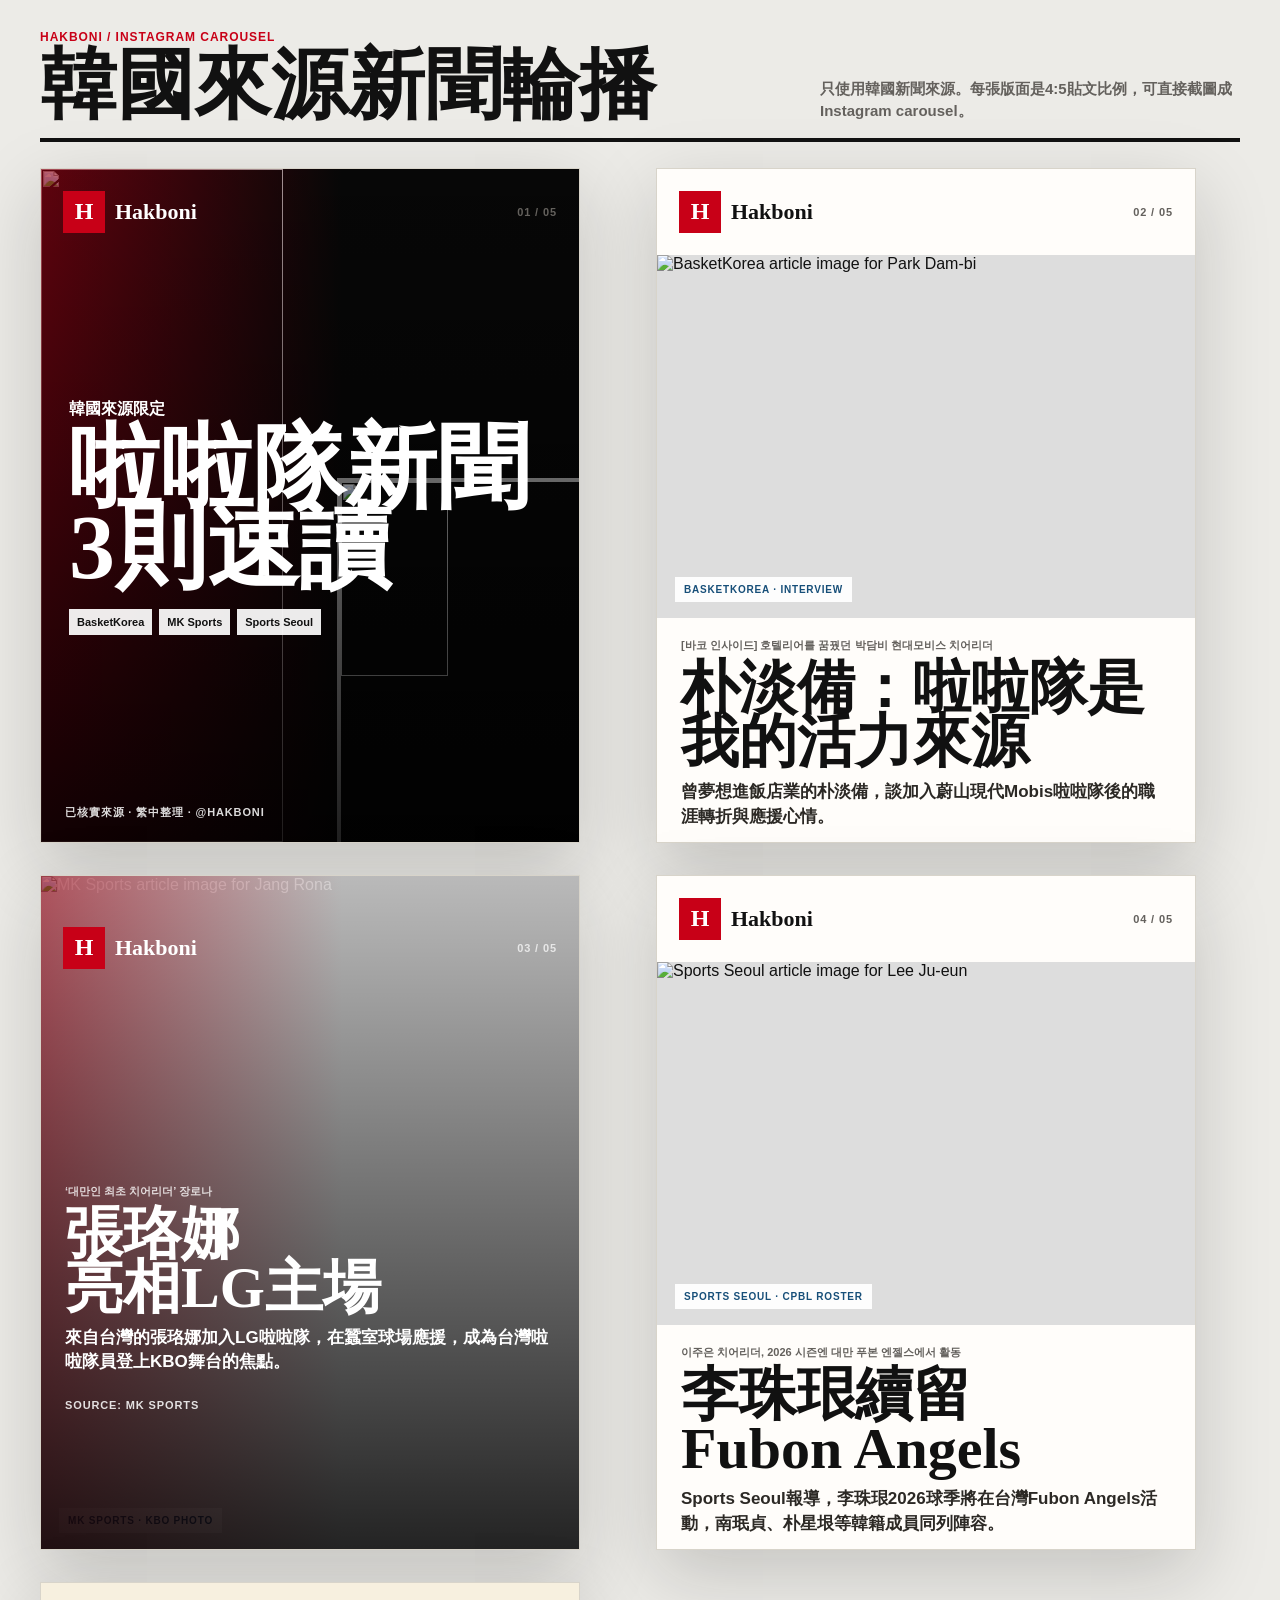
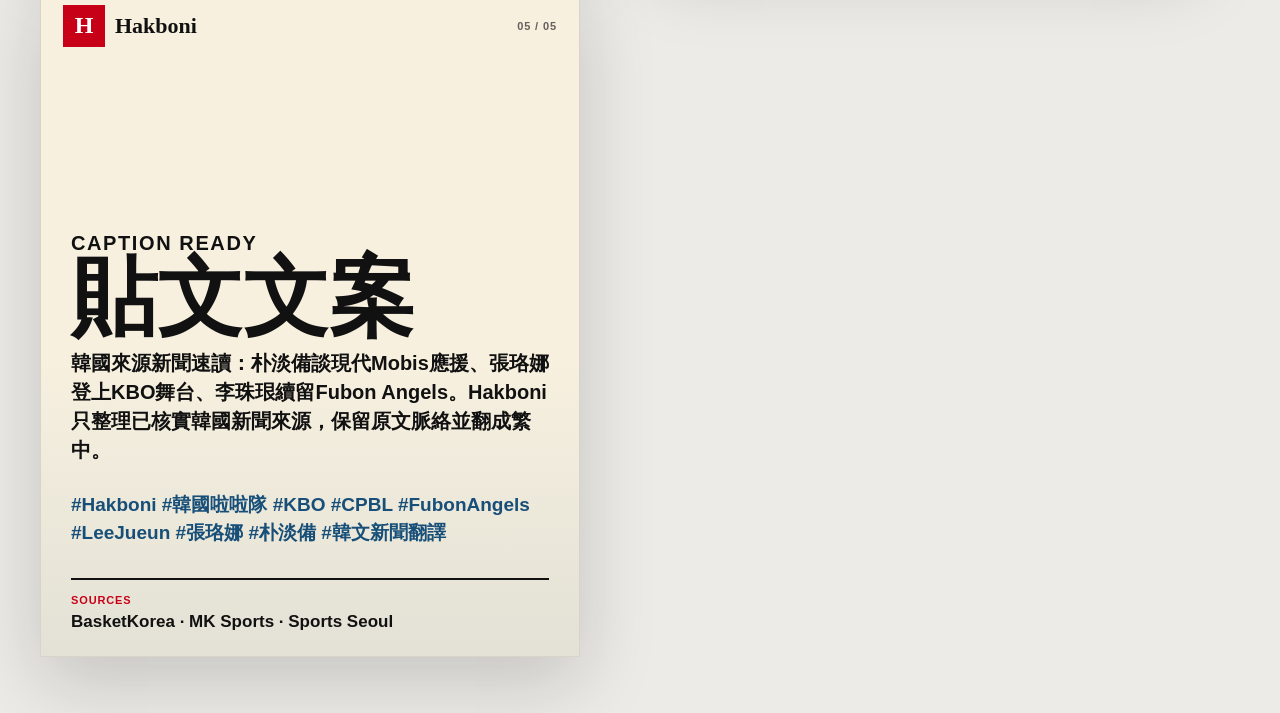
==== instagram/korean-source-carousel.html @ da45ff4a "Initial Hakboni site" ====
<!doctype html>
<html lang="zh-Hant">
  <head>
    <meta charset="utf-8">
    <meta name="viewport" content="width=device-width, initial-scale=1">
    <title>Hakboni Instagram Carousel | Korean Source News</title>
    <link rel="stylesheet" href="instagram.css">
  </head>
  <body>
    <main class="ig-board" aria-label="Hakboni Instagram carousel mockup">
      <section class="ig-intro">
        <div>
          <p class="eyebrow">Hakboni / Instagram Carousel</p>
          <h1>韓國來源新聞輪播</h1>
        </div>
        <p>只使用韓國新聞來源。每張版面是4:5貼文比例，可直接截圖成Instagram carousel。</p>
      </section>

      <section class="ig-carousel" aria-label="Instagram slides">
        <article class="ig-slide cover-slide">
          <img class="cover-bg cover-bg-a" src="https://file.sportsseoul.com/news/cms/2026/03/26/news-p.v1.20260326.987912ae203542ed982facb9fb754808_P1.jpg" alt="">
          <img class="cover-bg cover-bg-b" src="https://wimg.mk.co.kr/news/cms/202604/14/news-p.v1.20260414.a7417395a83b4292925530ba645558da_P1.jpg" alt="">
          <div class="slide-chrome">
            <span class="brand-lockup"><span>H</span>Hakboni</span>
            <span class="slide-count">01 / 05</span>
          </div>
          <div class="cover-headline">
            <p>韓國來源限定</p>
            <h2>啦啦隊新聞<br>3則速讀</h2>
            <div class="source-row">
              <span>BasketKorea</span>
              <span>MK Sports</span>
              <span>Sports Seoul</span>
            </div>
          </div>
          <footer>已核實來源 · 繁中整理 · @hakboni</footer>
        </article>

        <article class="ig-slide feature-slide">
          <div class="slide-chrome">
            <span class="brand-lockup"><span>H</span>Hakboni</span>
            <span class="slide-count">02 / 05</span>
          </div>
          <figure class="image-stage">
            <img src="https://basketkorea.com/news/data/20260608/p1065617316921366_498_thum.jpg" alt="BasketKorea article image for Park Dam-bi">
            <figcaption>BasketKorea · Interview</figcaption>
          </figure>
          <section class="news-copy">
            <p class="original-title">[바코 인사이드] 호텔리어를 꿈꿨던 박담비 현대모비스 치어리더</p>
            <h2>朴淡備：啦啦隊是我的活力來源</h2>
            <p>曾夢想進飯店業的朴淡備，談加入蔚山現代Mobis啦啦隊後的職涯轉折與應援心情。</p>
          </section>
          <footer>Source: BasketKorea</footer>
        </article>

        <article class="ig-slide feature-slide dark-slide">
          <div class="slide-chrome">
            <span class="brand-lockup"><span>H</span>Hakboni</span>
            <span class="slide-count">03 / 05</span>
          </div>
          <figure class="image-stage full-bleed">
            <img src="https://wimg.mk.co.kr/news/cms/202604/14/news-p.v1.20260414.a7417395a83b4292925530ba645558da_P1.jpg" alt="MK Sports article image for Jang Rona">
            <figcaption>MK Sports · KBO Photo</figcaption>
          </figure>
          <section class="news-copy overlay-copy">
            <p class="original-title">‘대만인 최초 치어리더’ 장로나</p>
            <h2>張珞娜<br>亮相LG主場</h2>
            <p>來自台灣的張珞娜加入LG啦啦隊，在蠶室球場應援，成為台灣啦啦隊員登上KBO舞台的焦點。</p>
          </section>
          <footer>Source: MK Sports</footer>
        </article>

        <article class="ig-slide feature-slide">
          <div class="slide-chrome">
            <span class="brand-lockup"><span>H</span>Hakboni</span>
            <span class="slide-count">04 / 05</span>
          </div>
          <figure class="image-stage portrait-stage">
            <img src="https://file.sportsseoul.com/news/cms/2026/03/26/news-p.v1.20260326.987912ae203542ed982facb9fb754808_P1.jpg" alt="Sports Seoul article image for Lee Ju-eun">
            <figcaption>Sports Seoul · CPBL Roster</figcaption>
          </figure>
          <section class="news-copy">
            <p class="original-title">이주은 치어리더, 2026 시즌엔 대만 푸본 엔젤스에서 활동</p>
            <h2>李珠珢續留<br>Fubon Angels</h2>
            <p>Sports Seoul報導，李珠珢2026球季將在台灣Fubon Angels活動，南珉貞、朴星垠等韓籍成員同列陣容。</p>
          </section>
          <footer>Source: Sports Seoul</footer>
        </article>

        <article class="ig-slide caption-slide">
          <div class="slide-chrome">
            <span class="brand-lockup"><span>H</span>Hakboni</span>
            <span class="slide-count">05 / 05</span>
          </div>
          <section class="caption-copy">
            <p class="eyebrow">Caption ready</p>
            <h2>貼文文案</h2>
            <p>
              韓國來源新聞速讀：朴淡備談現代Mobis應援、張珞娜登上KBO舞台、李珠珢續留Fubon Angels。Hakboni只整理已核實韓國新聞來源，保留原文脈絡並翻成繁中。
            </p>
            <div class="hashtags">
              #Hakboni #韓國啦啦隊 #KBO #CPBL #FubonAngels #LeeJueun #張珞娜 #朴淡備 #韓文新聞翻譯
            </div>
            <div class="source-list">
              <span>Sources</span>
              <strong>BasketKorea · MK Sports · Sports Seoul</strong>
            </div>
          </section>
        </article>
      </section>
    </main>
  </body>
</html>
---- instagram/instagram.css ----
:root {
  --bg: #ecebe7;
  --paper: #fffdfa;
  --ink: #111;
  --muted: #64615d;
  --red: #c80017;
  --blue: #174f79;
  --line: #d8d4ca;
  --cream: #f7f0df;
  --shadow: 0 24px 70px rgba(17, 17, 17, 0.18);
}

* {
  box-sizing: border-box;
}

body {
  margin: 0;
  background: var(--bg);
  color: var(--ink);
  font-family: Arial, "Noto Sans TC", sans-serif;
}

img {
  display: block;
  max-width: 100%;
}

.ig-board {
  width: min(1200px, calc(100% - 28px));
  margin: 0 auto;
  padding: 30px 0 56px;
}

.ig-intro {
  display: flex;
  justify-content: space-between;
  gap: 24px;
  align-items: end;
  margin-bottom: 26px;
  padding-bottom: 16px;
  border-bottom: 4px solid var(--ink);
}

.eyebrow,
.slide-count,
.image-stage figcaption,
.ig-slide footer,
.source-list span {
  text-transform: uppercase;
  letter-spacing: 0.08em;
}

.eyebrow {
  margin: 0 0 7px;
  color: var(--red);
  font-size: 12px;
  font-weight: 900;
}

.ig-intro h1 {
  margin: 0;
  font-family: Georgia, "Times New Roman", serif;
  font-size: clamp(38px, 6vw, 78px);
  line-height: 0.92;
}

.ig-intro > p {
  max-width: 420px;
  margin: 0;
  color: var(--muted);
  font-size: 15px;
  font-weight: 800;
  line-height: 1.45;
}

.ig-carousel {
  display: grid;
  gap: 32px;
}

.ig-slide {
  position: relative;
  isolation: isolate;
  display: grid;
  width: min(100%, 540px);
  aspect-ratio: 4 / 5;
  overflow: hidden;
  background: var(--paper);
  border: 1px solid var(--line);
  box-shadow: var(--shadow);
}

.slide-chrome {
  position: relative;
  z-index: 5;
  display: flex;
  justify-content: space-between;
  align-items: center;
  gap: 14px;
  padding: 22px;
}

.brand-lockup {
  display: inline-flex;
  align-items: center;
  gap: 10px;
  color: inherit;
  font-family: Georgia, "Times New Roman", serif;
  font-size: 22px;
  font-weight: 900;
}

.brand-lockup span {
  display: grid;
  place-items: center;
  width: 42px;
  height: 42px;
  background: var(--red);
  color: #fff;
  font-size: 24px;
}

.slide-count {
  color: var(--muted);
  font-size: 11px;
  font-weight: 900;
}

.cover-slide {
  align-content: space-between;
  background: #080808;
  color: #fff;
}

.cover-slide::after,
.dark-slide::after {
  content: "";
  position: absolute;
  inset: 0;
  z-index: 1;
  background:
    linear-gradient(180deg, rgba(0, 0, 0, 0.16), rgba(0, 0, 0, 0.84)),
    linear-gradient(90deg, rgba(200, 0, 23, 0.55), transparent 56%);
}

.cover-bg {
  position: absolute;
  object-fit: cover;
  filter: saturate(1.05) contrast(1.02);
}

.cover-bg-a {
  inset: 0 auto 0 0;
  width: 67%;
  height: 100%;
}

.cover-bg-b {
  right: 0;
  bottom: 0;
  width: 45%;
  height: 54%;
  border-left: 4px solid rgba(255, 255, 255, 0.76);
  border-top: 4px solid rgba(255, 255, 255, 0.76);
}

.cover-headline {
  position: relative;
  z-index: 4;
  padding: 0 28px 10px;
}

.cover-headline p {
  margin: 0 0 9px;
  color: #fff;
  font-size: 16px;
  font-weight: 900;
}

.cover-headline h2 {
  margin: 0;
  font-family: Georgia, "Times New Roman", serif;
  font-size: clamp(58px, 14vw, 92px);
  line-height: 0.86;
  letter-spacing: 0;
}

.source-row {
  display: flex;
  flex-wrap: wrap;
  gap: 7px;
  margin-top: 22px;
}

.source-row span {
  background: rgba(255, 255, 255, 0.92);
  color: var(--ink);
  font-size: 11px;
  font-weight: 900;
  padding: 7px 8px;
}

.feature-slide {
  grid-template-rows: auto 54% auto auto;
}

.image-stage {
  position: relative;
  margin: 0;
  overflow: hidden;
  background: #ddd;
}

.image-stage img {
  width: 100%;
  height: 100%;
  object-fit: cover;
}

.portrait-stage img {
  object-position: center top;
}

.image-stage figcaption {
  position: absolute;
  left: 18px;
  bottom: 16px;
  z-index: 2;
  background: rgba(255, 255, 255, 0.94);
  color: var(--blue);
  font-size: 10px;
  font-weight: 900;
  padding: 7px 9px;
}

.full-bleed {
  position: absolute;
  inset: 0;
  z-index: -1;
}

.dark-slide {
  color: #fff;
  background: #080808;
}

.dark-slide .slide-count {
  color: rgba(255, 255, 255, 0.72);
}

.overlay-copy {
  position: relative;
  z-index: 3;
  align-self: end;
  margin-top: auto;
  padding-top: 45%;
}

.news-copy {
  padding: 20px 24px 8px;
}

.original-title {
  margin: 0 0 8px;
  color: var(--muted);
  font-size: 11px;
  font-weight: 900;
  line-height: 1.35;
}

.dark-slide .original-title {
  color: rgba(255, 255, 255, 0.8);
}

.news-copy h2,
.caption-copy h2 {
  margin: 0 0 10px;
  font-family: Georgia, "Times New Roman", serif;
  font-size: clamp(36px, 8vw, 58px);
  line-height: 0.94;
  letter-spacing: 0;
}

.news-copy p:last-child,
.caption-copy p {
  margin: 0;
  color: #2c2925;
  font-size: 17px;
  font-weight: 800;
  line-height: 1.45;
}

.dark-slide .news-copy p:last-child {
  color: #fff;
}

.ig-slide footer {
  position: relative;
  z-index: 4;
  padding: 16px 24px 22px;
  color: var(--muted);
  font-size: 11px;
  font-weight: 900;
}

.cover-slide footer,
.dark-slide footer {
  color: rgba(255, 255, 255, 0.86);
}

.caption-slide {
  align-content: space-between;
  padding-bottom: 24px;
  background:
    linear-gradient(180deg, transparent 0 56%, rgba(23, 79, 121, 0.09)),
    var(--cream);
}

.caption-copy {
  padding: 0 30px;
}

.caption-copy h2 {
  font-size: clamp(54px, 13vw, 86px);
}

.caption-copy p {
  color: var(--ink);
  font-size: 20px;
}

.hashtags {
  margin-top: 26px;
  color: var(--blue);
  font-size: 19px;
  font-weight: 900;
  line-height: 1.5;
}

.source-list {
  display: grid;
  gap: 6px;
  margin-top: 30px;
  border-top: 2px solid var(--ink);
  padding-top: 14px;
}

.source-list span {
  color: var(--red);
  font-size: 11px;
  font-weight: 900;
}

.source-list strong {
  font-size: 17px;
}

@media (min-width: 900px) {
  .ig-carousel {
    grid-template-columns: repeat(2, minmax(0, 1fr));
  }
}

@media (max-width: 680px) {
  .ig-intro {
    display: grid;
    align-items: start;
  }

  .ig-slide {
    width: 100%;
  }

  .news-copy h2,
  .caption-copy h2 {
    font-size: 42px;
  }
}
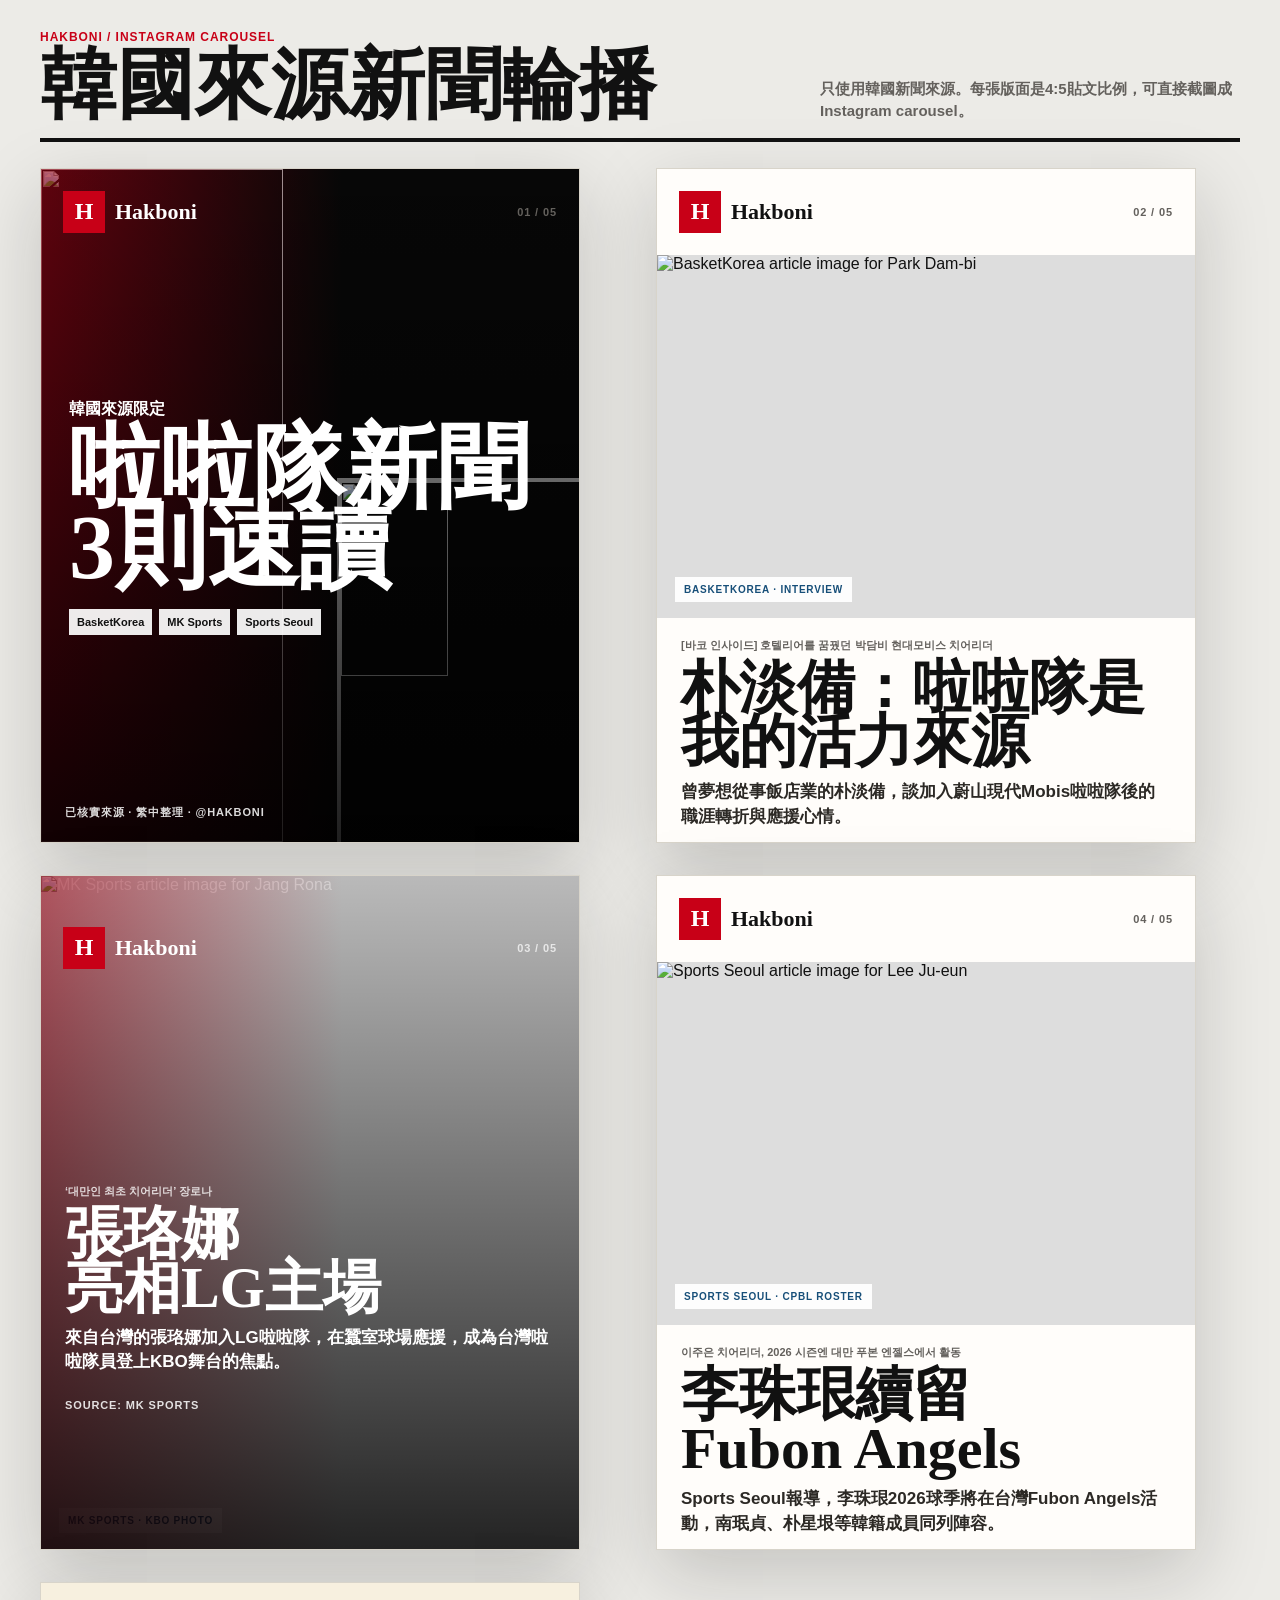
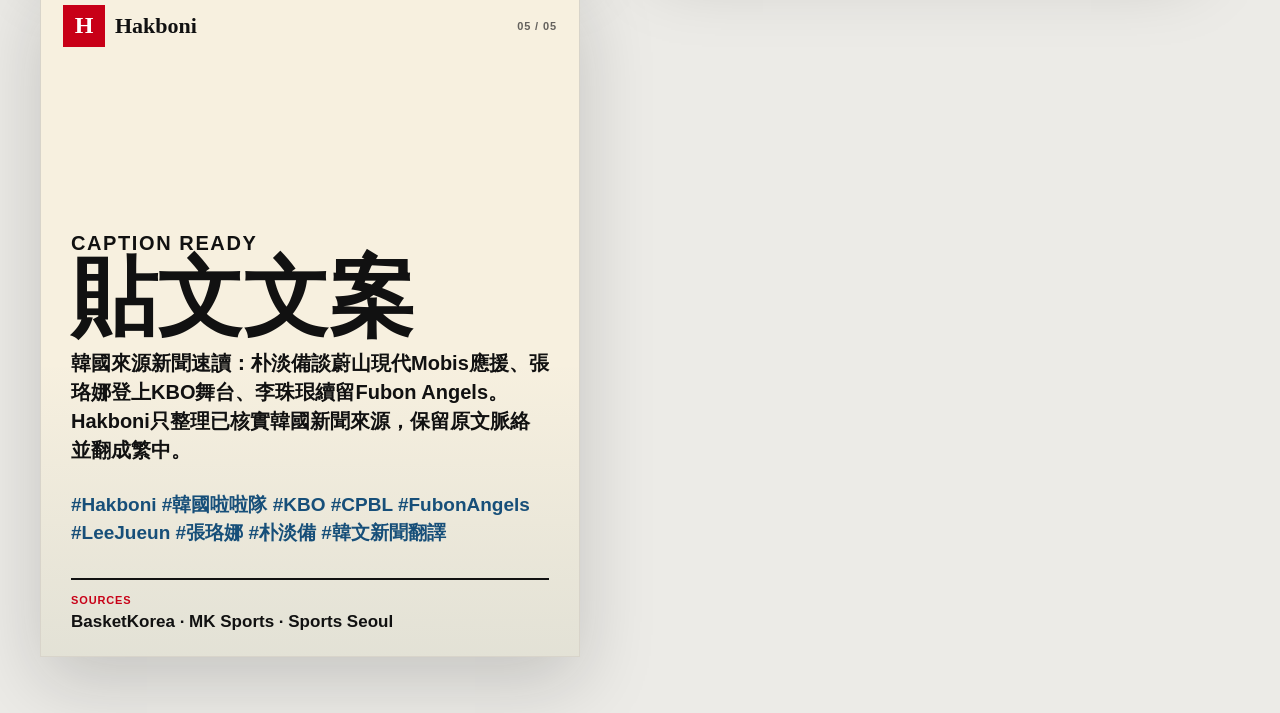
==== commit ef322b54: "Polish Hakboni copy and homepage ordering" ====
--- a/instagram/korean-source-carousel.html
+++ b/instagram/korean-source-carousel.html
@@ -48,7 +48,7 @@
           <section class="news-copy">
             <p class="original-title">[바코 인사이드] 호텔리어를 꿈꿨던 박담비 현대모비스 치어리더</p>
             <h2>朴淡備：啦啦隊是我的活力來源</h2>
-            <p>曾夢想進飯店業的朴淡備，談加入蔚山現代Mobis啦啦隊後的職涯轉折與應援心情。</p>
+            <p>曾夢想從事飯店業的朴淡備，談加入蔚山現代Mobis啦啦隊後的職涯轉折與應援心情。</p>
           </section>
           <footer>Source: BasketKorea</footer>
         </article>
@@ -96,7 +96,7 @@
             <p class="eyebrow">Caption ready</p>
             <h2>貼文文案</h2>
             <p>
-              韓國來源新聞速讀：朴淡備談現代Mobis應援、張珞娜登上KBO舞台、李珠珢續留Fubon Angels。Hakboni只整理已核實韓國新聞來源，保留原文脈絡並翻成繁中。
+              韓國來源新聞速讀：朴淡備談蔚山現代Mobis應援、張珞娜登上KBO舞台、李珠珢續留Fubon Angels。Hakboni只整理已核實韓國新聞來源，保留原文脈絡並翻成繁中。
             </p>
             <div class="hashtags">
               #Hakboni #韓國啦啦隊 #KBO #CPBL #FubonAngels #LeeJueun #張珞娜 #朴淡備 #韓文新聞翻譯
